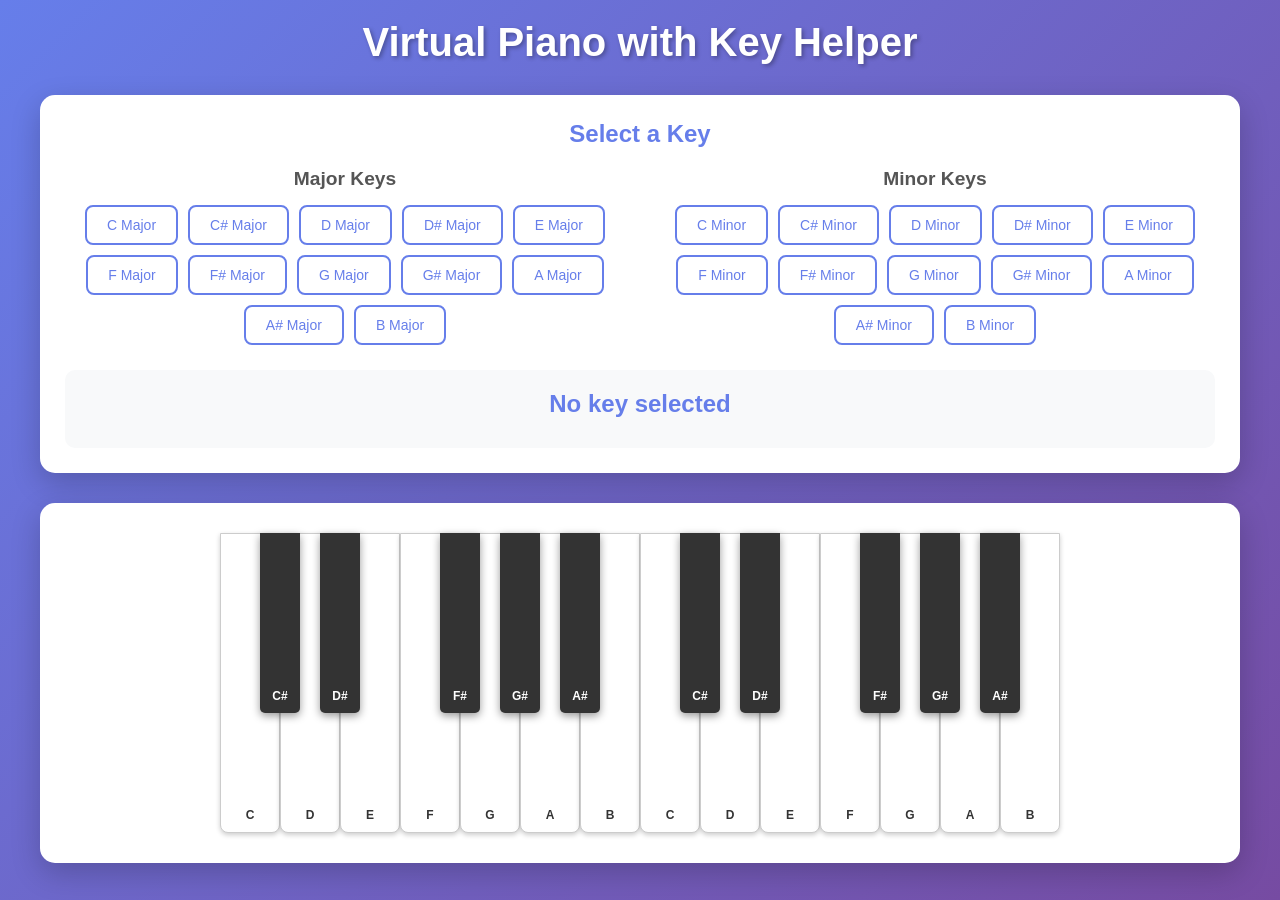
==== index.html @ 501a49d5 "1st draft" ====
<!DOCTYPE html>
<html lang="en">
<head>
    <meta charset="UTF-8">
    <meta name="viewport" content="width=device-width, initial-scale=1.0">
    <title>Virtual Piano - Key Helper</title>
    <link rel="stylesheet" href="styles.css">
</head>
<body>
    <div class="container">
        <h1>Virtual Piano with Key Helper</h1>
        
        <div class="key-selector-section">
            <h2>Select a Key</h2>
            <div class="key-buttons">
                <div class="major-keys">
                    <h3>Major Keys</h3>
                    <div class="button-group">
                        <button class="key-btn" data-key="C">C Major</button>
                        <button class="key-btn" data-key="C#">C# Major</button>
                        <button class="key-btn" data-key="D">D Major</button>
                        <button class="key-btn" data-key="D#">D# Major</button>
                        <button class="key-btn" data-key="E">E Major</button>
                        <button class="key-btn" data-key="F">F Major</button>
                        <button class="key-btn" data-key="F#">F# Major</button>
                        <button class="key-btn" data-key="G">G Major</button>
                        <button class="key-btn" data-key="G#">G# Major</button>
                        <button class="key-btn" data-key="A">A Major</button>
                        <button class="key-btn" data-key="A#">A# Major</button>
                        <button class="key-btn" data-key="B">B Major</button>
                    </div>
                </div>
                <div class="minor-keys">
                    <h3>Minor Keys</h3>
                    <div class="button-group">
                        <button class="key-btn" data-key="Cm">C Minor</button>
                        <button class="key-btn" data-key="C#m">C# Minor</button>
                        <button class="key-btn" data-key="Dm">D Minor</button>
                        <button class="key-btn" data-key="D#m">D# Minor</button>
                        <button class="key-btn" data-key="Em">E Minor</button>
                        <button class="key-btn" data-key="Fm">F Minor</button>
                        <button class="key-btn" data-key="F#m">F# Minor</button>
                        <button class="key-btn" data-key="Gm">G Minor</button>
                        <button class="key-btn" data-key="G#m">G# Minor</button>
                        <button class="key-btn" data-key="Am">A Minor</button>
                        <button class="key-btn" data-key="A#m">A# Minor</button>
                        <button class="key-btn" data-key="Bm">B Minor</button>
                    </div>
                </div>
            </div>
            <div class="selected-key-display">
                <p id="selected-key-text">No key selected</p>
                <p id="key-notes-text"></p>
            </div>
        </div>

        <div class="piano-container">
            <div class="piano" id="piano">
                <!-- Piano keys will be generated by JavaScript -->
            </div>
        </div>
    </div>

    <script src="script.js"></script>
</body>
</html>
---- styles.css ----
* {
    margin: 0;
    padding: 0;
    box-sizing: border-box;
}

body {
    font-family: 'Segoe UI', Tahoma, Geneva, Verdana, sans-serif;
    background: linear-gradient(135deg, #667eea 0%, #764ba2 100%);
    min-height: 100vh;
    padding: 20px;
    color: #333;
}

.container {
    max-width: 1200px;
    margin: 0 auto;
}

h1 {
    text-align: center;
    color: white;
    margin-bottom: 30px;
    font-size: 2.5em;
    text-shadow: 2px 2px 4px rgba(0, 0, 0, 0.3);
}

.key-selector-section {
    background: white;
    border-radius: 15px;
    padding: 25px;
    margin-bottom: 30px;
    box-shadow: 0 10px 30px rgba(0, 0, 0, 0.2);
}

.key-selector-section h2 {
    margin-bottom: 20px;
    color: #667eea;
    text-align: center;
}

.key-buttons {
    display: flex;
    gap: 30px;
    flex-wrap: wrap;
    justify-content: center;
}

.major-keys, .minor-keys {
    flex: 1;
    min-width: 300px;
}

.major-keys h3, .minor-keys h3 {
    margin-bottom: 15px;
    color: #555;
    text-align: center;
    font-size: 1.2em;
}

.button-group {
    display: flex;
    flex-wrap: wrap;
    gap: 10px;
    justify-content: center;
}

.key-btn {
    padding: 10px 20px;
    font-size: 14px;
    border: 2px solid #667eea;
    background: white;
    color: #667eea;
    border-radius: 8px;
    cursor: pointer;
    transition: all 0.3s ease;
    font-weight: 500;
}

.key-btn:hover {
    background: #667eea;
    color: white;
    transform: translateY(-2px);
    box-shadow: 0 4px 8px rgba(102, 126, 234, 0.3);
}

.key-btn.active {
    background: #667eea;
    color: white;
    box-shadow: 0 4px 12px rgba(102, 126, 234, 0.5);
}

.selected-key-display {
    margin-top: 25px;
    padding: 20px;
    background: #f8f9fa;
    border-radius: 10px;
    text-align: center;
}

#selected-key-text {
    font-size: 1.5em;
    font-weight: bold;
    color: #667eea;
    margin-bottom: 10px;
}

#key-notes-text {
    font-size: 1.1em;
    color: #666;
}

.piano-container {
    background: white;
    border-radius: 15px;
    padding: 30px;
    box-shadow: 0 10px 30px rgba(0, 0, 0, 0.2);
    overflow-x: auto;
}

.piano {
    display: block;
    position: relative;
    margin: 0 auto;
    width: fit-content;
    min-height: 300px;
}

.piano-key {
    position: relative;
    cursor: pointer;
    user-select: none;
    transition: all 0.1s ease;
}

.white-key {
    width: 60px;
    height: 300px;
    background: #fff;
    border: 1px solid #ccc;
    border-radius: 0 0 8px 8px;
    box-shadow: 0 2px 5px rgba(0, 0, 0, 0.2);
    z-index: 1;
    display: inline-block;
    vertical-align: top;
}

.white-key:hover {
    background: #f0f0f0;
}

.white-key.active {
    background: #e0e0e0;
    transform: translateY(2px);
    box-shadow: 0 1px 3px rgba(0, 0, 0, 0.2);
}

.white-key.in-key {
    background: #b3d9ff;
    border-color: #667eea;
}

.white-key.in-key.active {
    background: #80c5ff;
}

.black-key {
    width: 40px;
    height: 180px;
    background: #333;
    border-radius: 0 0 5px 5px;
    position: absolute;
    top: 0;
    z-index: 2;
    box-shadow: 0 3px 8px rgba(0, 0, 0, 0.4);
}

.black-key:hover {
    background: #222;
}

.black-key.active {
    background: #111;
    transform: translateY(2px);
    box-shadow: 0 2px 5px rgba(0, 0, 0, 0.3);
}

.black-key.in-key {
    background: #4a90e2;
    box-shadow: 0 3px 8px rgba(74, 144, 226, 0.6);
}

.black-key.in-key.active {
    background: #357abd;
}

.key-label {
    position: absolute;
    bottom: 10px;
    left: 50%;
    transform: translateX(-50%);
    font-size: 12px;
    font-weight: bold;
    color: #666;
}

.white-key .key-label {
    color: #333;
}

.black-key .key-label {
    color: #fff;
}

@media (max-width: 768px) {
    .key-buttons {
        flex-direction: column;
    }
    
    .white-key {
        width: 40px;
        height: 200px;
    }
    
    .black-key {
        width: 28px;
        height: 120px;
    }
}
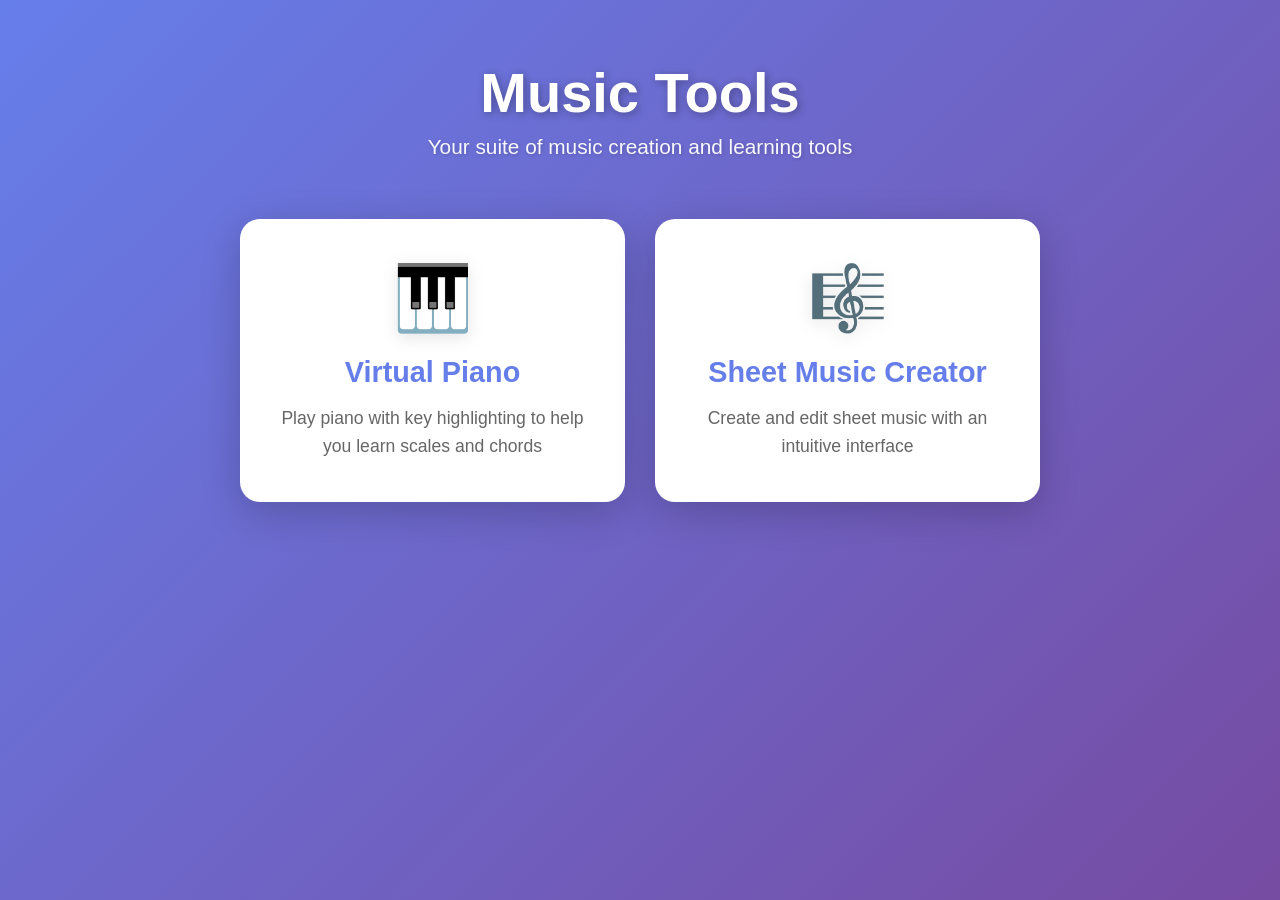
==== commit d8e37ebf: "Added home page and sheet music creator" ====
--- a/index.html
+++ b/index.html
@@ -3,64 +3,29 @@
 <head>
     <meta charset="UTF-8">
     <meta name="viewport" content="width=device-width, initial-scale=1.0">
-    <title>Virtual Piano - Key Helper</title>
-    <link rel="stylesheet" href="styles.css">
+    <title>Music Tools - Home</title>
+    <link rel="stylesheet" href="home.css">
 </head>
 <body>
     <div class="container">
-        <h1>Virtual Piano with Key Helper</h1>
+        <header>
+            <h1>Music Tools</h1>
+            <p class="subtitle">Your suite of music creation and learning tools</p>
+        </header>
         
-        <div class="key-selector-section">
-            <h2>Select a Key</h2>
-            <div class="key-buttons">
-                <div class="major-keys">
-                    <h3>Major Keys</h3>
-                    <div class="button-group">
-                        <button class="key-btn" data-key="C">C Major</button>
-                        <button class="key-btn" data-key="C#">C# Major</button>
-                        <button class="key-btn" data-key="D">D Major</button>
-                        <button class="key-btn" data-key="D#">D# Major</button>
-                        <button class="key-btn" data-key="E">E Major</button>
-                        <button class="key-btn" data-key="F">F Major</button>
-                        <button class="key-btn" data-key="F#">F# Major</button>
-                        <button class="key-btn" data-key="G">G Major</button>
-                        <button class="key-btn" data-key="G#">G# Major</button>
-                        <button class="key-btn" data-key="A">A Major</button>
-                        <button class="key-btn" data-key="A#">A# Major</button>
-                        <button class="key-btn" data-key="B">B Major</button>
-                    </div>
-                </div>
-                <div class="minor-keys">
-                    <h3>Minor Keys</h3>
-                    <div class="button-group">
-                        <button class="key-btn" data-key="Cm">C Minor</button>
-                        <button class="key-btn" data-key="C#m">C# Minor</button>
-                        <button class="key-btn" data-key="Dm">D Minor</button>
-                        <button class="key-btn" data-key="D#m">D# Minor</button>
-                        <button class="key-btn" data-key="Em">E Minor</button>
-                        <button class="key-btn" data-key="Fm">F Minor</button>
-                        <button class="key-btn" data-key="F#m">F# Minor</button>
-                        <button class="key-btn" data-key="Gm">G Minor</button>
-                        <button class="key-btn" data-key="G#m">G# Minor</button>
-                        <button class="key-btn" data-key="Am">A Minor</button>
-                        <button class="key-btn" data-key="A#m">A# Minor</button>
-                        <button class="key-btn" data-key="Bm">B Minor</button>
-                    </div>
-                </div>
-            </div>
-            <div class="selected-key-display">
-                <p id="selected-key-text">No key selected</p>
-                <p id="key-notes-text"></p>
-            </div>
-        </div>
-
-        <div class="piano-container">
-            <div class="piano" id="piano">
-                <!-- Piano keys will be generated by JavaScript -->
-            </div>
+        <div class="apps-grid">
+            <a href="piano.html" class="app-card">
+                <div class="app-icon">🎹</div>
+                <h2>Virtual Piano</h2>
+                <p>Play piano with key highlighting to help you learn scales and chords</p>
+            </a>
+            
+            <a href="sheet-music.html" class="app-card">
+                <div class="app-icon">🎼</div>
+                <h2>Sheet Music Creator</h2>
+                <p>Create and edit sheet music with an intuitive interface</p>
+            </a>
         </div>
     </div>
-
-    <script src="script.js"></script>
 </body>
 </html>
--- a/home.css
+++ b/home.css
@@ -0,0 +1,105 @@
+* {
+    margin: 0;
+    padding: 0;
+    box-sizing: border-box;
+}
+
+body {
+    font-family: 'Segoe UI', Tahoma, Geneva, Verdana, sans-serif;
+    background: linear-gradient(135deg, #667eea 0%, #764ba2 100%);
+    min-height: 100vh;
+    padding: 20px;
+    color: #333;
+}
+
+.container {
+    max-width: 1200px;
+    margin: 0 auto;
+    padding: 40px 20px;
+}
+
+header {
+    text-align: center;
+    margin-bottom: 60px;
+    color: white;
+}
+
+header h1 {
+    font-size: 3.5em;
+    margin-bottom: 10px;
+    text-shadow: 2px 2px 8px rgba(0, 0, 0, 0.3);
+    font-weight: 700;
+}
+
+.subtitle {
+    font-size: 1.3em;
+    opacity: 0.95;
+    text-shadow: 1px 1px 4px rgba(0, 0, 0, 0.2);
+}
+
+.apps-grid {
+    display: grid;
+    grid-template-columns: repeat(auto-fit, minmax(300px, 1fr));
+    gap: 30px;
+    max-width: 800px;
+    margin: 0 auto;
+}
+
+.app-card {
+    background: white;
+    border-radius: 20px;
+    padding: 40px 30px;
+    text-decoration: none;
+    color: inherit;
+    box-shadow: 0 10px 40px rgba(0, 0, 0, 0.2);
+    transition: all 0.3s ease;
+    display: flex;
+    flex-direction: column;
+    align-items: center;
+    text-align: center;
+    border: 2px solid transparent;
+}
+
+.app-card:hover {
+    transform: translateY(-10px);
+    box-shadow: 0 20px 60px rgba(0, 0, 0, 0.3);
+    border-color: rgba(102, 126, 234, 0.5);
+}
+
+.app-icon {
+    font-size: 4em;
+    margin-bottom: 20px;
+    filter: drop-shadow(0 4px 8px rgba(0, 0, 0, 0.1));
+}
+
+.app-card h2 {
+    font-size: 1.8em;
+    margin-bottom: 15px;
+    color: #667eea;
+    font-weight: 600;
+}
+
+.app-card p {
+    font-size: 1.1em;
+    color: #666;
+    line-height: 1.6;
+}
+
+@media (max-width: 768px) {
+    header h1 {
+        font-size: 2.5em;
+    }
+    
+    .subtitle {
+        font-size: 1.1em;
+    }
+    
+    .apps-grid {
+        grid-template-columns: 1fr;
+        gap: 20px;
+    }
+    
+    .app-card {
+        padding: 30px 20px;
+    }
+}
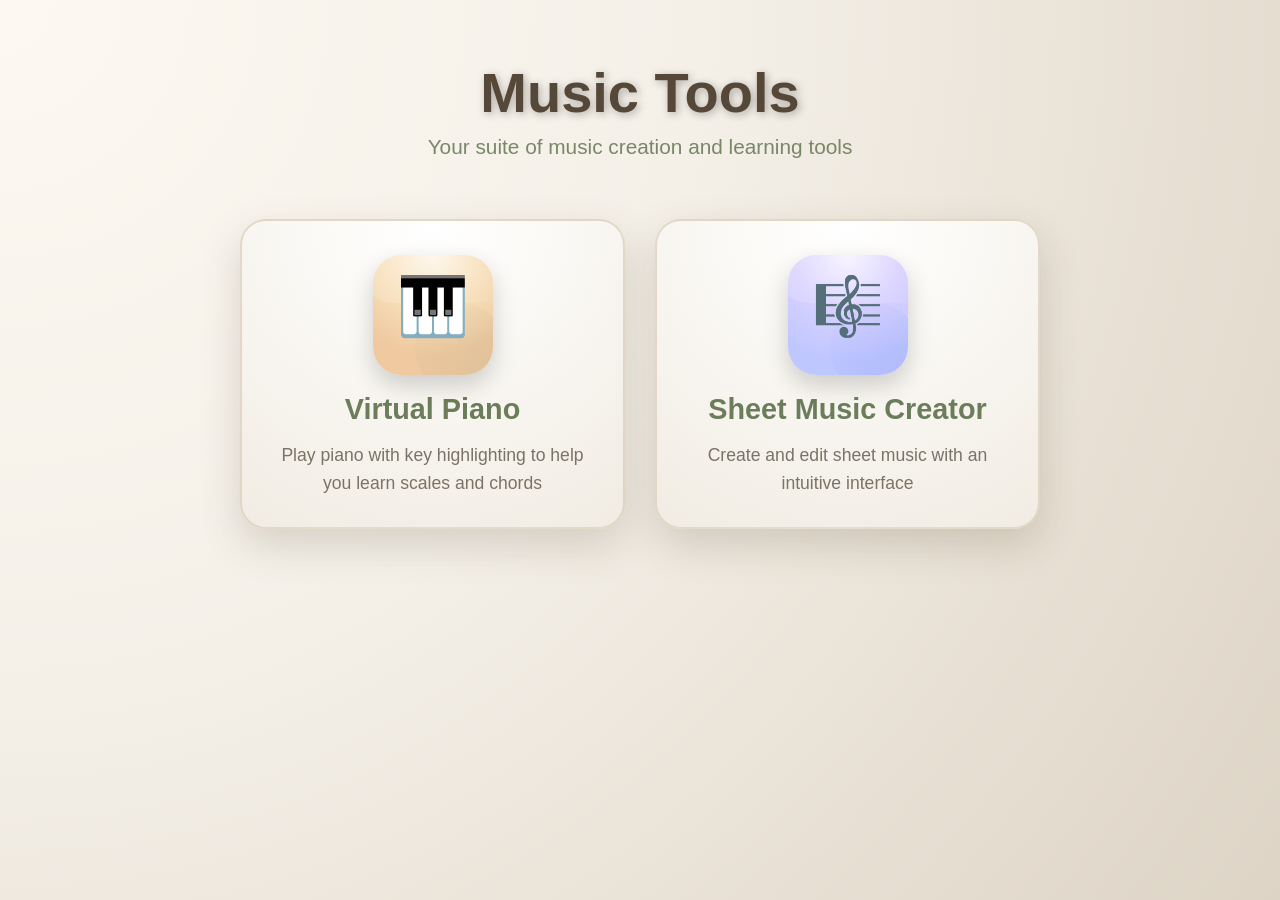
==== commit ba427587: "Improved homepage UI" ====
--- a/index.html
+++ b/index.html
@@ -14,14 +14,18 @@
         </header>
         
         <div class="apps-grid">
-            <a href="piano.html" class="app-card">
-                <div class="app-icon">🎹</div>
+            <a href="piano.html" class="app-card piano-app">
+                <div class="app-artwork">
+                    <div class="app-icon">🎹</div>
+                </div>
                 <h2>Virtual Piano</h2>
                 <p>Play piano with key highlighting to help you learn scales and chords</p>
             </a>
             
-            <a href="sheet-music.html" class="app-card">
-                <div class="app-icon">🎼</div>
+            <a href="sheet-music.html" class="app-card sheet-app">
+                <div class="app-artwork">
+                    <div class="app-icon">🎼</div>
+                </div>
                 <h2>Sheet Music Creator</h2>
                 <p>Create and edit sheet music with an intuitive interface</p>
             </a>
--- a/home.css
+++ b/home.css
@@ -6,10 +6,11 @@
 
 body {
     font-family: 'Segoe UI', Tahoma, Geneva, Verdana, sans-serif;
-    background: linear-gradient(135deg, #667eea 0%, #764ba2 100%);
+    /* Match the soft, cozy music-tool color scheme from the app pages */
+    background: radial-gradient(circle at top left, #fdf9f2 0%, #f4f0e8 45%, #e8e0d4 75%, #ddd4c6 100%);
     min-height: 100vh;
     padding: 20px;
-    color: #333;
+    color: #3b3b3b;
 }
 
 .container {
@@ -21,7 +22,7 @@
 header {
     text-align: center;
     margin-bottom: 60px;
-    color: white;
+    color: #554839;
 }
 
 header h1 {
@@ -33,8 +34,8 @@
 
 .subtitle {
     font-size: 1.3em;
-    opacity: 0.95;
-    text-shadow: 1px 1px 4px rgba(0, 0, 0, 0.2);
+    opacity: 0.9;
+    color: #6b7d5a;
 }
 
 .apps-grid {
@@ -46,42 +47,101 @@
 }
 
 .app-card {
-    background: white;
-    border-radius: 20px;
-    padding: 40px 30px;
+    /* App icon style card (like a home-screen app) */
+    background: radial-gradient(circle at top, #ffffff 0%, #faf8f4 40%, #f1ece3 100%);
+    border-radius: 26px;
+    padding: 34px 26px 30px;
     text-decoration: none;
     color: inherit;
-    box-shadow: 0 10px 40px rgba(0, 0, 0, 0.2);
+    box-shadow: 0 16px 40px rgba(71, 53, 32, 0.18);
     transition: all 0.3s ease;
     display: flex;
     flex-direction: column;
     align-items: center;
     text-align: center;
-    border: 2px solid transparent;
+    border: 2px solid rgba(217, 205, 184, 0.7);
+    position: relative;
+    overflow: hidden;
 }
 
 .app-card:hover {
-    transform: translateY(-10px);
-    box-shadow: 0 20px 60px rgba(0, 0, 0, 0.3);
-    border-color: rgba(102, 126, 234, 0.5);
+    transform: translateY(-8px) scale(1.01);
+    box-shadow: 0 22px 60px rgba(71, 53, 32, 0.25);
+    border-color: rgba(122, 144, 112, 0.9);
 }
 
 .app-icon {
-    font-size: 4em;
-    margin-bottom: 20px;
-    filter: drop-shadow(0 4px 8px rgba(0, 0, 0, 0.1));
+    font-size: 3.6em;
+    margin-bottom: 18px;
+    z-index: 1;
+}
+
+/* Cute illustrated background behind each app icon */
+.app-artwork {
+    position: relative;
+    width: 120px;
+    height: 120px;
+    border-radius: 28px;
+    margin-bottom: 18px;
+    display: flex;
+    align-items: center;
+    justify-content: center;
+    background: radial-gradient(circle at 20% 0%, #ffe8a3 0%, #ffd1c0 30%, #f4c7ff 60%, #c7e6ff 100%);
+    box-shadow: 0 10px 25px rgba(0, 0, 0, 0.18);
+    overflow: hidden;
+}
+
+.app-artwork::before,
+.app-artwork::after {
+    content: "";
+    position: absolute;
+    border-radius: 999px;
+    opacity: 0.25;
+}
+
+.app-artwork::before {
+    width: 160%;
+    height: 55%;
+    background: radial-gradient(circle at 0% 0%, rgba(255, 255, 255, 0.9), rgba(255, 255, 255, 0));
+    top: -15%;
+    left: -10%;
+}
+
+.app-artwork::after {
+    width: 75%;
+    height: 75%;
+    background: radial-gradient(circle at 100% 100%, rgba(107, 125, 90, 0.45), rgba(107, 125, 90, 0));
+    bottom: -15%;
+    right: -10%;
+}
+
+/* Variant art per app for a more “illustrated” feel */
+.app-card.piano-app .app-artwork {
+    background: radial-gradient(circle at top, #fef6e9 0%, #f7dfb9 40%, #f0c9a0 75%);
+}
+
+.app-card.piano-app .app-artwork::after {
+    background: radial-gradient(circle at 90% 90%, rgba(122, 144, 112, 0.6), rgba(122, 144, 112, 0));
+}
+
+.app-card.sheet-app .app-artwork {
+    background: radial-gradient(circle at top, #f7f3ff 0%, #d9d1ff 40%, #bfc7ff 80%);
+}
+
+.app-card.sheet-app .app-artwork::after {
+    background: radial-gradient(circle at 90% 90%, rgba(102, 126, 234, 0.7), rgba(102, 126, 234, 0));
 }
 
 .app-card h2 {
     font-size: 1.8em;
     margin-bottom: 15px;
-    color: #667eea;
+    color: #6b7d5a;
     font-weight: 600;
 }
 
 .app-card p {
     font-size: 1.1em;
-    color: #666;
+    color: #7b7366;
     line-height: 1.6;
 }
 
